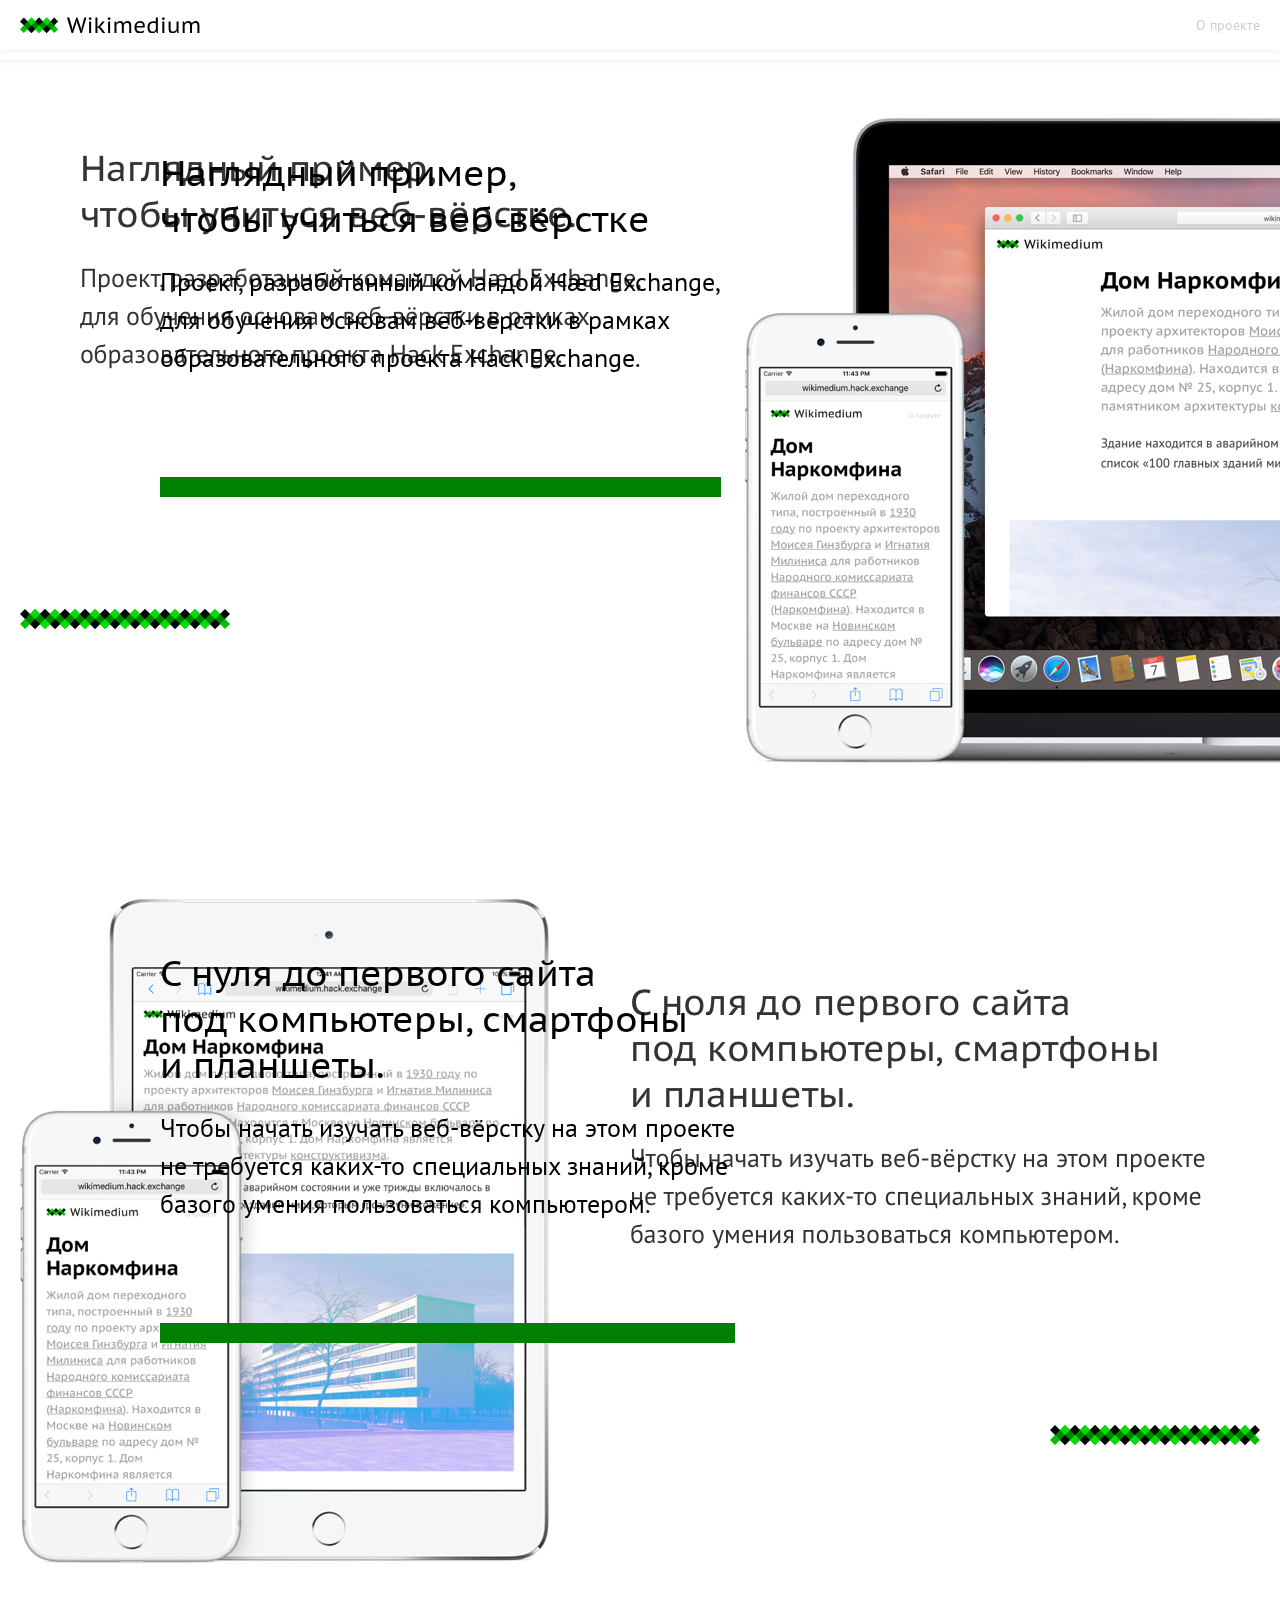
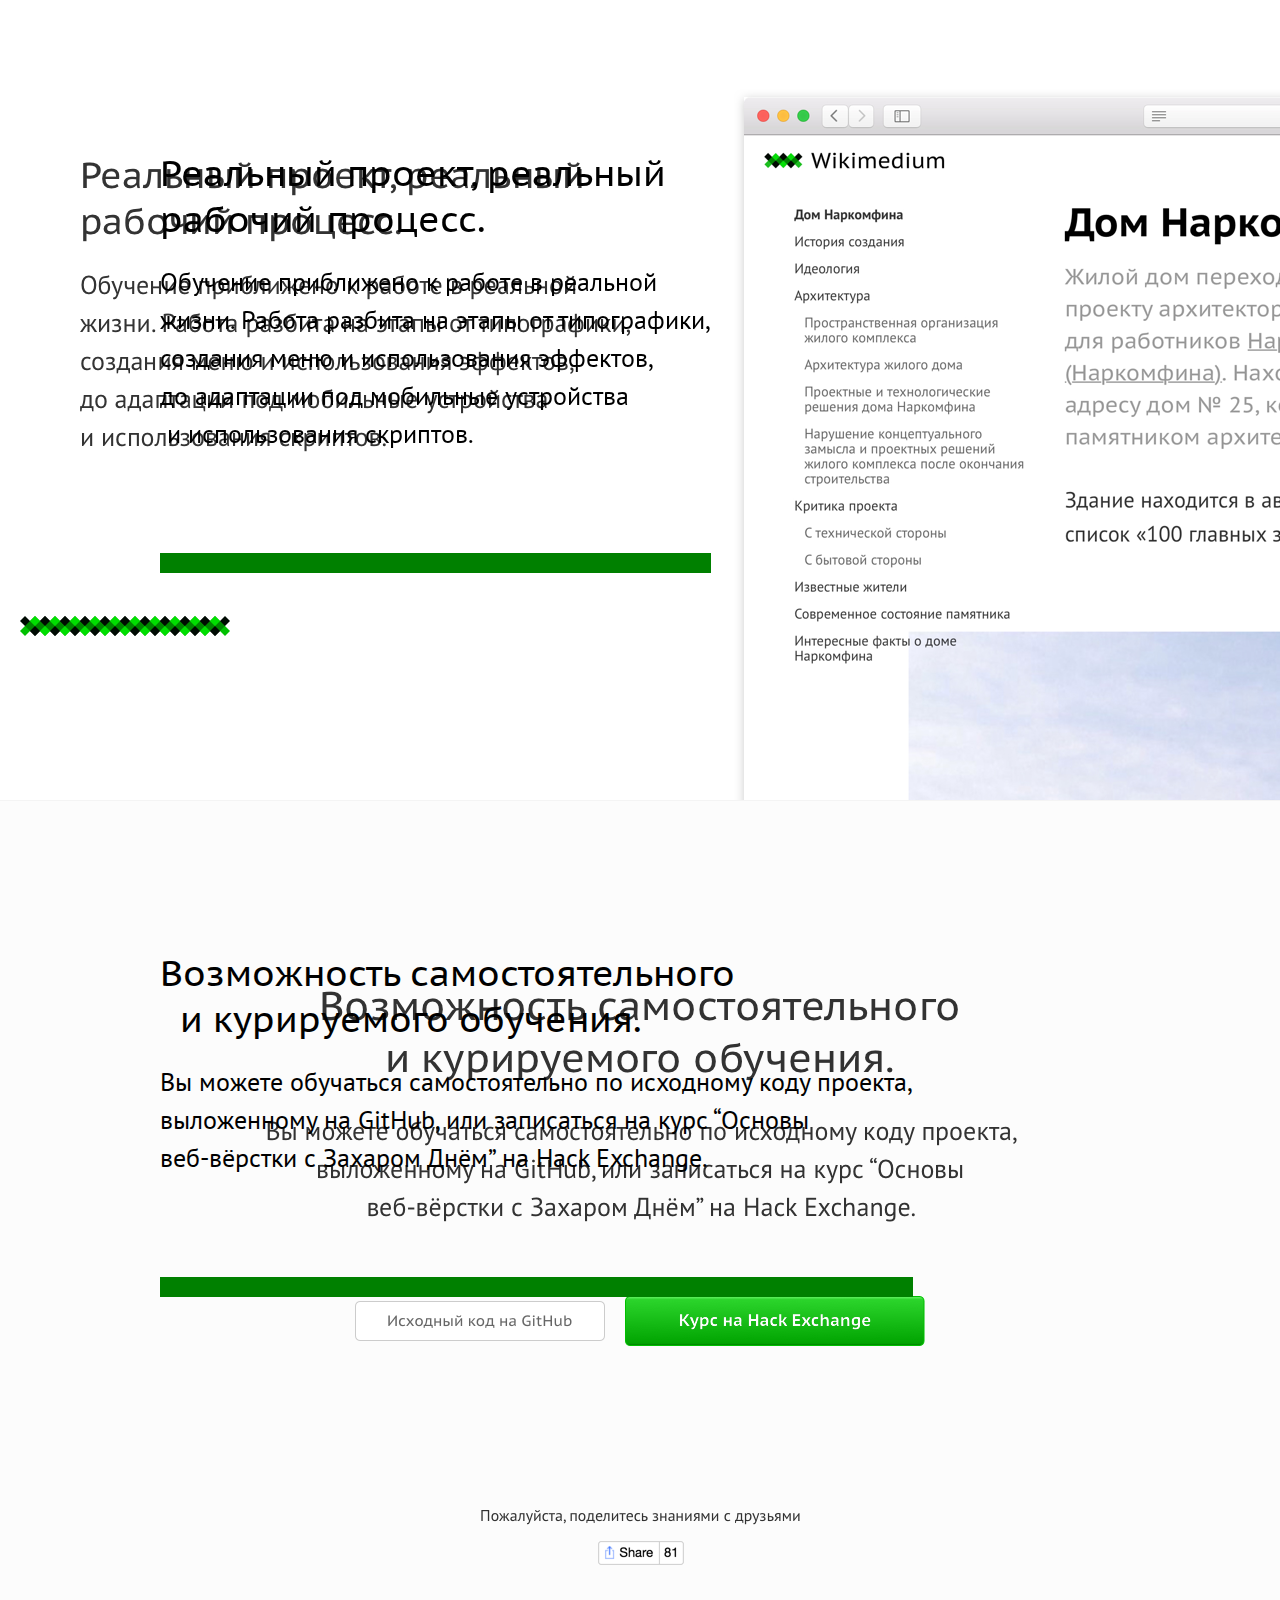
==== kuhterinairina/index.html @ 76e60c51 "начали делать лендинг" ====
<!DOCTYPE html>
<html>
  <head>
    <meta charset="utf-8">
    <meta name="viewport" content="width=device-width">
    <title>Wikimedium — проект для изучения основ веб-вёрстки</title>
    <meta name="description" content="Проект, разработанный командой Hæd Exchange, для обучения основам веб-вёрстки в рамках образовательного проекта Hack Exchange.">
    <meta name="keywords" content="hack, exchange, html, css, javascript, hse, design">

    <meta property="og:type" content="website">
    <meta property="og:url" content="http://wikimedium.hack.exchange">
    <meta property="og:title" content="Wikimedium">
    <meta property="og:description" content="Проект, разработанный командой Hæd Exchange, для обучения основам веб-вёрстки в рамках образовательного проекта Hack Exchange.">
    <meta property="og:image" content="http://wikimedium.hack.exchange/images/share.png">

    <link rel="icon" type="image/x-icon" href="favicon.ico" />
    <link rel="icon" type="image/png" href="favicon.png" />

    <link rel="stylesheet" href="stylesheets/style.css">
    <script src="javascripts/jquery-3.1.1.js"></script>
    <script src="javascripts/social-likes.min.js"></script>

    <style media="screen">
      body{
        width: 1440px;
        height: 3200px;
        margin: 0 auto;
        background-image: url(images/wikimedium-mockup.png);
        background-repeat: no-repeat;
        background-position: top center;
        box-shadow: 0 0 10px rgba(0,0,0,.1);
      }

    </style>
  </head>

  <body class=landing>
    <nav class="menubar">
      <a class="logo" href="posts.html"></a>
      <a class="about" href="index.html">О проекте</a>
    </nav>

    <section class="mainSection">
      <section>
        <h2>
          Наглядный пример,<br>
          чтобы учиться веб-вёрстке
        </h2>
        <p>
          Проект, разработанный командой Hæd Exchange,<br>
          для обучения основам веб-вёрстки в рамках <br>
          образовательного проекта Hack Exchange.</p>
        <figure></figure>
      </section>

      <figure></figure>
    </section>

    <section class="mainSection">
      <section>
        <h2>
          С нуля до первого сайта<br>
          под компьютеры, смартфоны <br>
          и планшеты.
        </h2>
        <p>
          Чтобы начать изучать веб-вёрстку на этом проекте<br>
          не требуется каких-то специальных знаний, кроме<br>
          базого умения пользоваться компьютером.
        </p>
        <figure></figure>
      </section>

      <figure></figure>
    </section>

      <figure></figure>
    </section>

    <section class="mainSection">
      <section>
        <h2>
          Реальный проект, реальный<br>
          рабочий процесс.
        </h2>
        <p>
          Обучение приближено к работе в реальной<br>
          жизни. Работа разбита на этапы от типографики,<br>
          создания меню и использования эффектов, <br>
          до адаптации под мобильные устройства<br>
 и использования скриптов.
       </p>
        <figure></figure>
      </section>

      <figure></figure>
    </section>

    <section class="mainSection">
      <section>
        <h2>
          Возможность самостоятельного<br> 
          и курируемого обучения.
        </h2>
        <p>
          Вы можете обучаться самостоятельно по исходному коду проекта,<br>
          выложенному на GitHub, или записаться на курс “Основы<br>
          веб-вёрстки с Захаром Днём” на Hack Exchange.
        </p>
        <figure></figure>
      </section>

      <figure></figure>
    </section>
  </body>
</html>
---- kuhterinairina/stylesheets/style.css ----
@import'reset.css';
@import'https://fonts.googleapis.com/css?family=PT+Sans+Caption:400,700|PT+Sans:400,400i,700,700i&subset=cyrillic ' ;

@import'layout.css';
@import'menubar.css';

@import'posts.css';

@import'gallery.css';
@import'content.css';
@import'sidebar.css';
@import'responsible.css';

@import'social-likes_birman.css';
@import'share.css';
@import'landing.css';
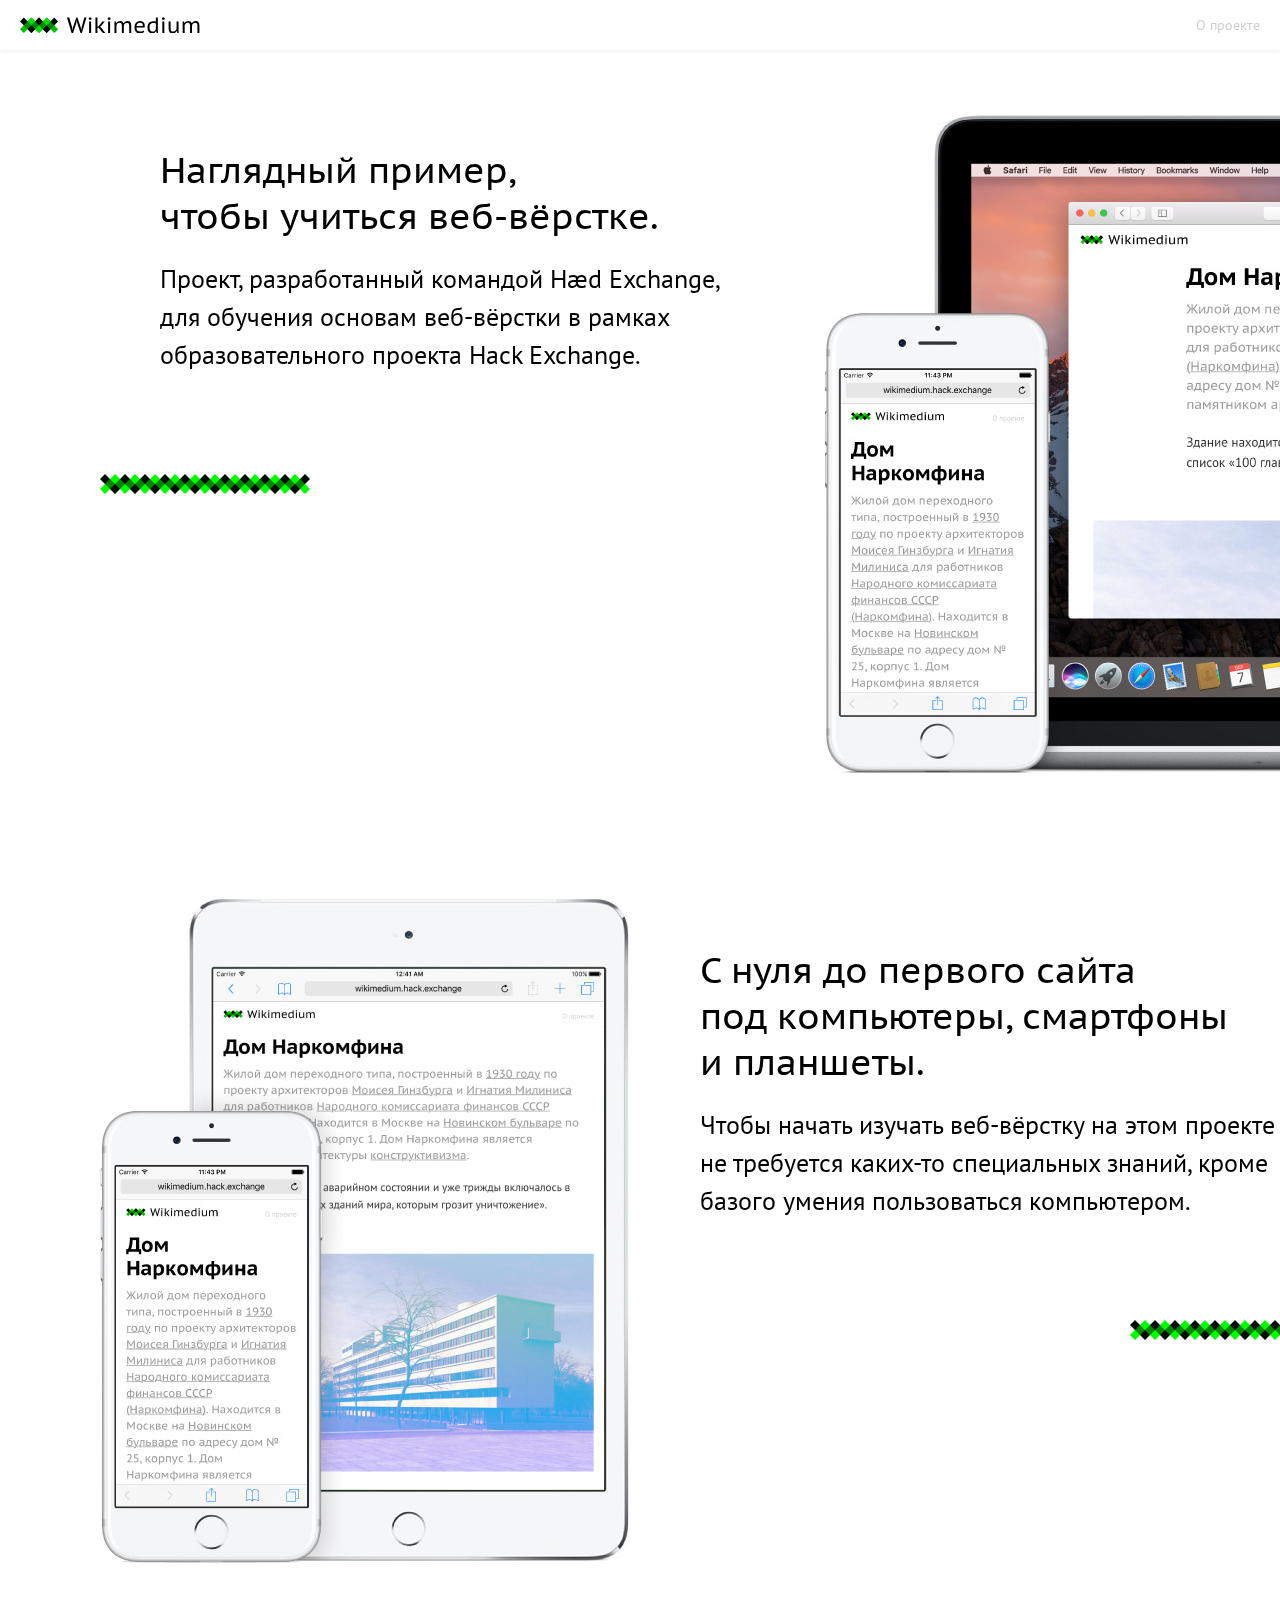
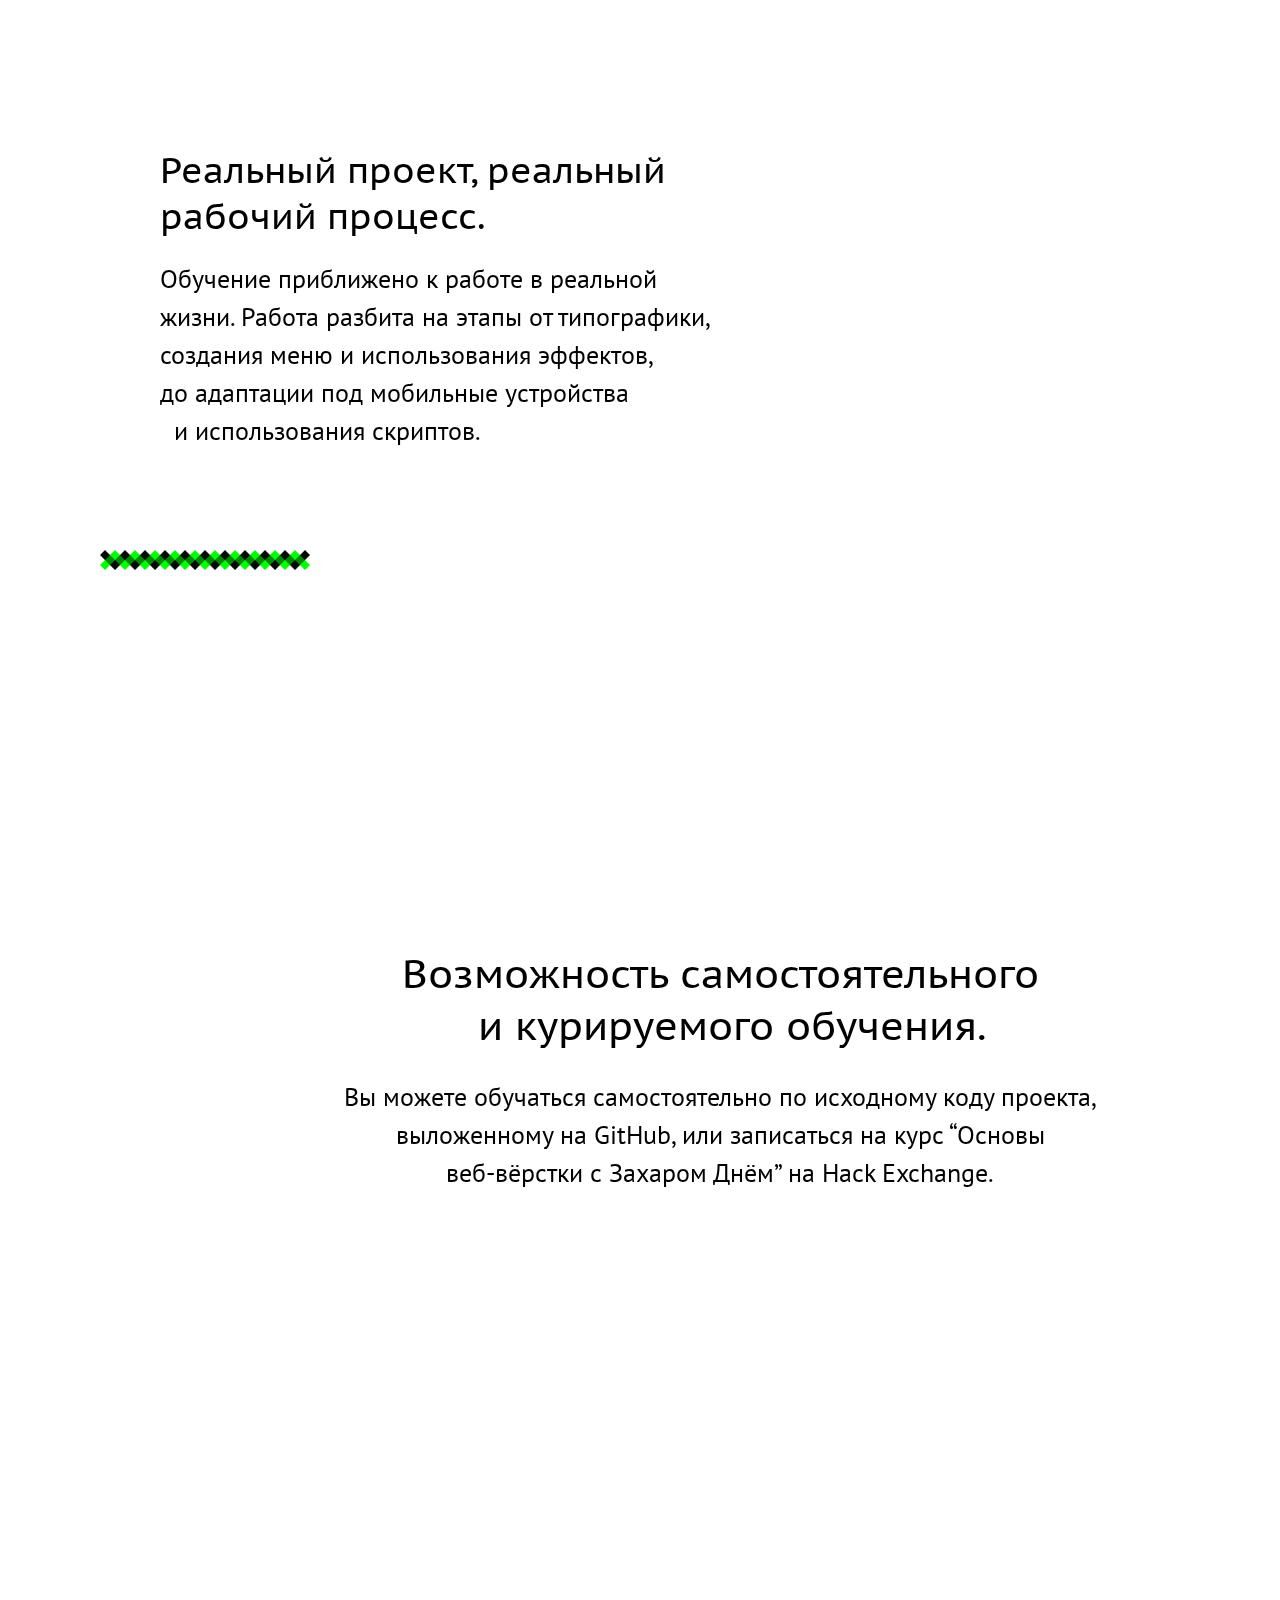
==== commit 0f1b34d9: "внесли изм" ====
--- a/kuhterinairina/index.html
+++ b/kuhterinairina/index.html
@@ -3,117 +3,126 @@
   <head>
     <meta charset="utf-8">
     <meta name="viewport" content="width=device-width">
+
     <title>Wikimedium — проект для изучения основ веб-вёрстки</title>
-    <meta name="description" content="Проект, разработанный командой Hæd Exchange, для обучения основам веб-вёрстки в рамках образовательного проекта Hack Exchange.">
+
+    <meta name="description" content="Проект, разработанный командой Hæd Exchange, для обучения основам веб-вёрстки в рамках образовательного проекта Hack Exchange">
     <meta name="keywords" content="hack, exchange, html, css, javascript, hse, design">
 
     <meta property="og:type" content="website">
     <meta property="og:url" content="http://wikimedium.hack.exchange">
     <meta property="og:title" content="Wikimedium">
-    <meta property="og:description" content="Проект, разработанный командой Hæd Exchange, для обучения основам веб-вёрстки в рамках образовательного проекта Hack Exchange.">
+    <meta property="og:description" content="Проект, разработанный командой Hæd Exchange, для обучения основам веб-вёрстки в рамках образовательного проекта Hack Exchange">
     <meta property="og:image" content="http://wikimedium.hack.exchange/images/share.png">
 
-    <link rel="icon" type="image/x-icon" href="favicon.ico" />
-    <link rel="icon" type="image/png" href="favicon.png" />
+    <link rel="icon" type="image/x-icon" href="favicon.ico">
+    <link rel="icon" type="image/png" href="favicon.png">
 
     <link rel="stylesheet" href="stylesheets/style.css">
     <script src="javascripts/jquery-3.1.1.js"></script>
     <script src="javascripts/social-likes.min.js"></script>
 
     <style media="screen">
-      body{
+      body {
         width: 1440px;
         height: 3200px;
         margin: 0 auto;
-        background-image: url(images/wikimedium-mockup.png);
+        /*background-image: url(images/wikimedium-mockup.png);*/
         background-repeat: no-repeat;
         background-position: top center;
-        box-shadow: 0 0 10px rgba(0,0,0,.1);
+        box-shadow: 0 0 10px 0 rgba(0,0,0,.1);
       }
-
     </style>
   </head>
+  <body class="landing">
 
-  <body class=landing>
     <nav class="menubar">
       <a class="logo" href="posts.html"></a>
       <a class="about" href="index.html">О проекте</a>
     </nav>
 
-    <section class="mainSection">
+    <section class="landingWrapper">
+      <section class="mainsection left">
+      </section>
+    </section>
+
+    <section class="mainSection left">
       <section>
         <h2>
           Наглядный пример,<br>
-          чтобы учиться веб-вёрстке
+          чтобы учиться веб-вёрстке.
         </h2>
+
         <p>
           Проект, разработанный командой Hæd Exchange,<br>
-          для обучения основам веб-вёрстки в рамках <br>
-          образовательного проекта Hack Exchange.</p>
+          для обучения основам веб-вёрстки в рамках<br>
+          образовательного проекта Hack Exchange.
+        </p>
+
         <figure></figure>
       </section>
 
-      <figure></figure>
+      <figure class="mockup" id="mockup1"></figure>
     </section>
 
-    <section class="mainSection">
+    <section class="mainSection right">
       <section>
         <h2>
           С нуля до первого сайта<br>
-          под компьютеры, смартфоны <br>
+          под компьютеры, смартфоны<br>
           и планшеты.
         </h2>
+
         <p>
           Чтобы начать изучать веб-вёрстку на этом проекте<br>
           не требуется каких-то специальных знаний, кроме<br>
           базого умения пользоваться компьютером.
         </p>
+
         <figure></figure>
       </section>
 
-      <figure></figure>
+      <figure class="mockup" id="mockup2"></figure>
     </section>
 
-      <figure></figure>
-    </section>
-
-    <section class="mainSection">
+    <section class="mainSection left">
       <section>
         <h2>
           Реальный проект, реальный<br>
           рабочий процесс.
         </h2>
+
         <p>
           Обучение приближено к работе в реальной<br>
           жизни. Работа разбита на этапы от типографики,<br>
           создания меню и использования эффектов,  <br>
-          до адаптации под мобильные устройства<br>
- -и использования скриптов.
-       </p>
+          до адаптации под мобильные устройства<br> +
+          и использования скриптов.
+        </p>
+
         <figure></figure>
       </section>
 
-      <figure></figure>
+      <figure class="mockup" id="mockup3"></figure>
     </section>
 
-    <section class="mainSection">
+    <section class="mainSection center">
       <section>
         <h2>
           Возможность самостоятельного<br>  
           и курируемого обучения.
         </h2>
+
         <p>
           Вы можете обучаться самостоятельно по исходному коду проекта,<br>
           выложенному на GitHub, или записаться на курс “Основы<br>
           веб-вёрстки с Захаром Днём” на Hack Exchange.
         </p>
-        <figure></figure>
       </section>
+    </section>
 
-      <figure></figure>
-    </section>
   </body>
 </html>
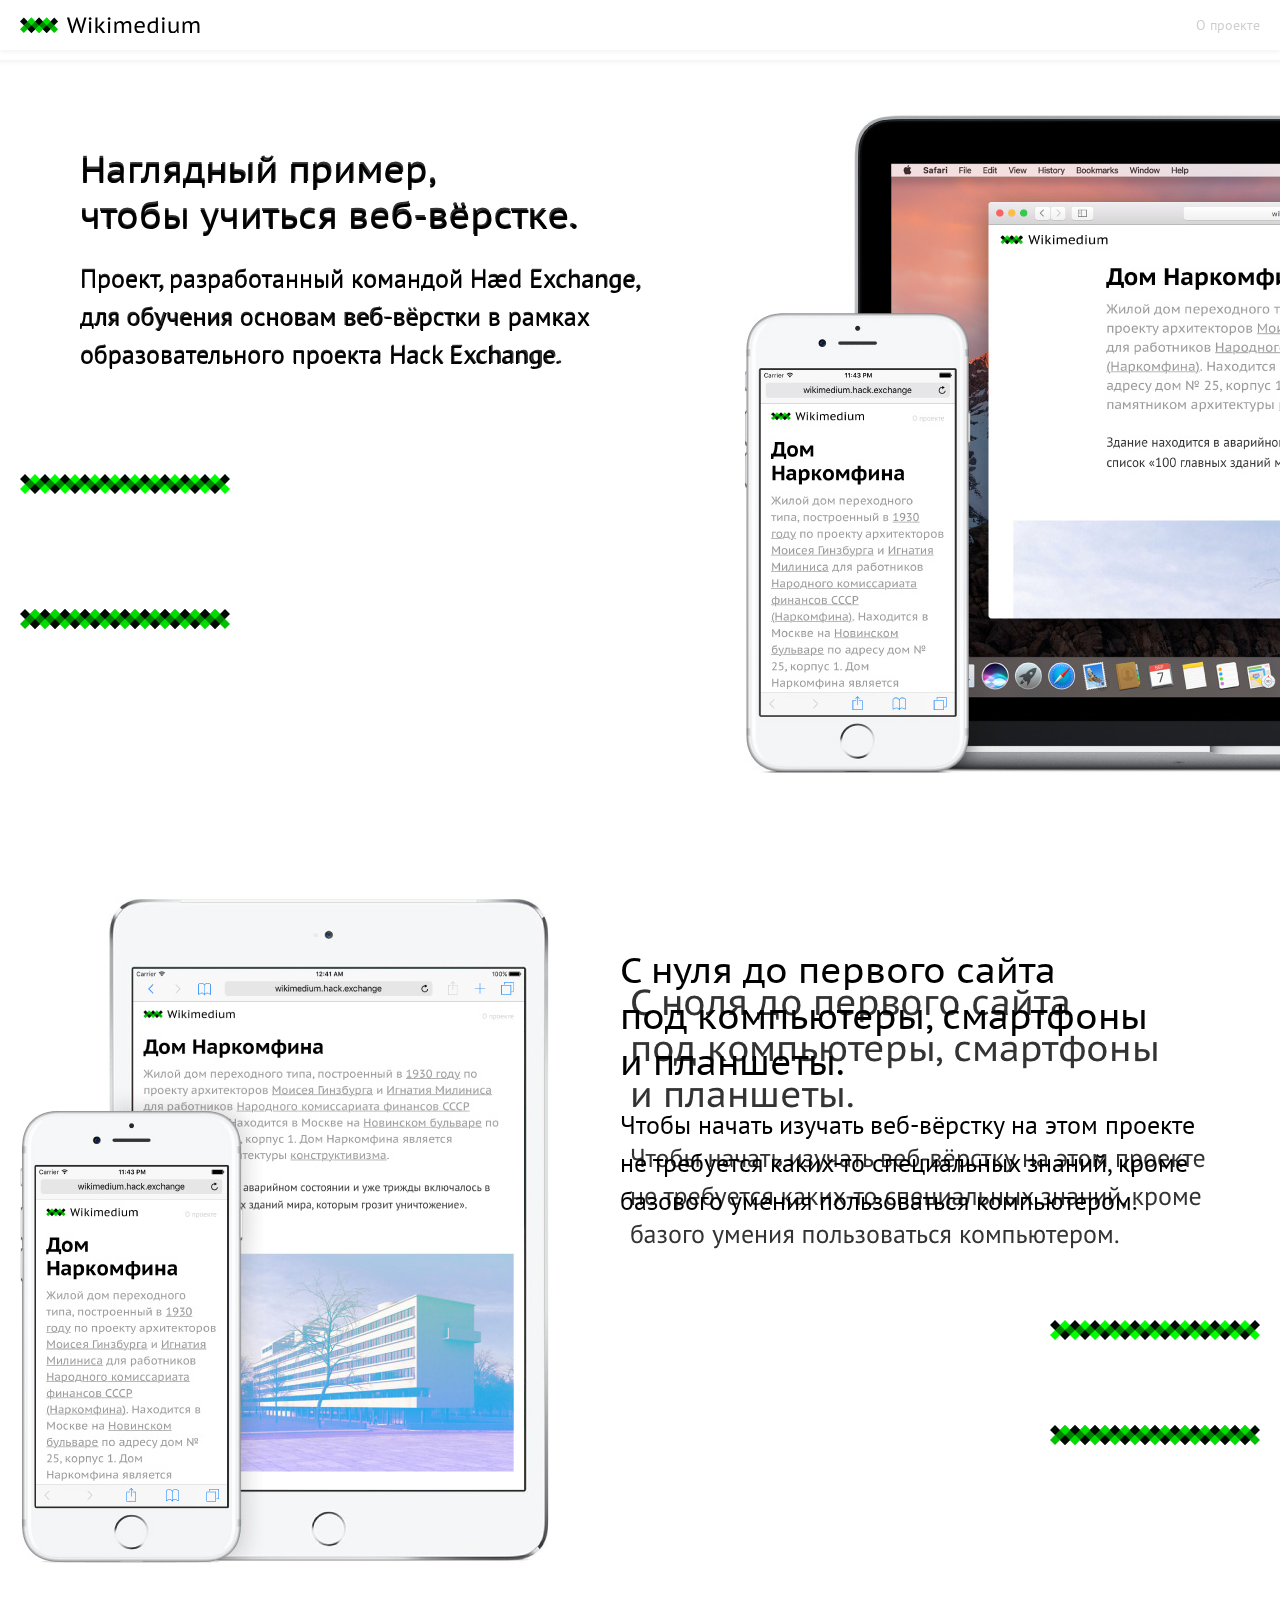
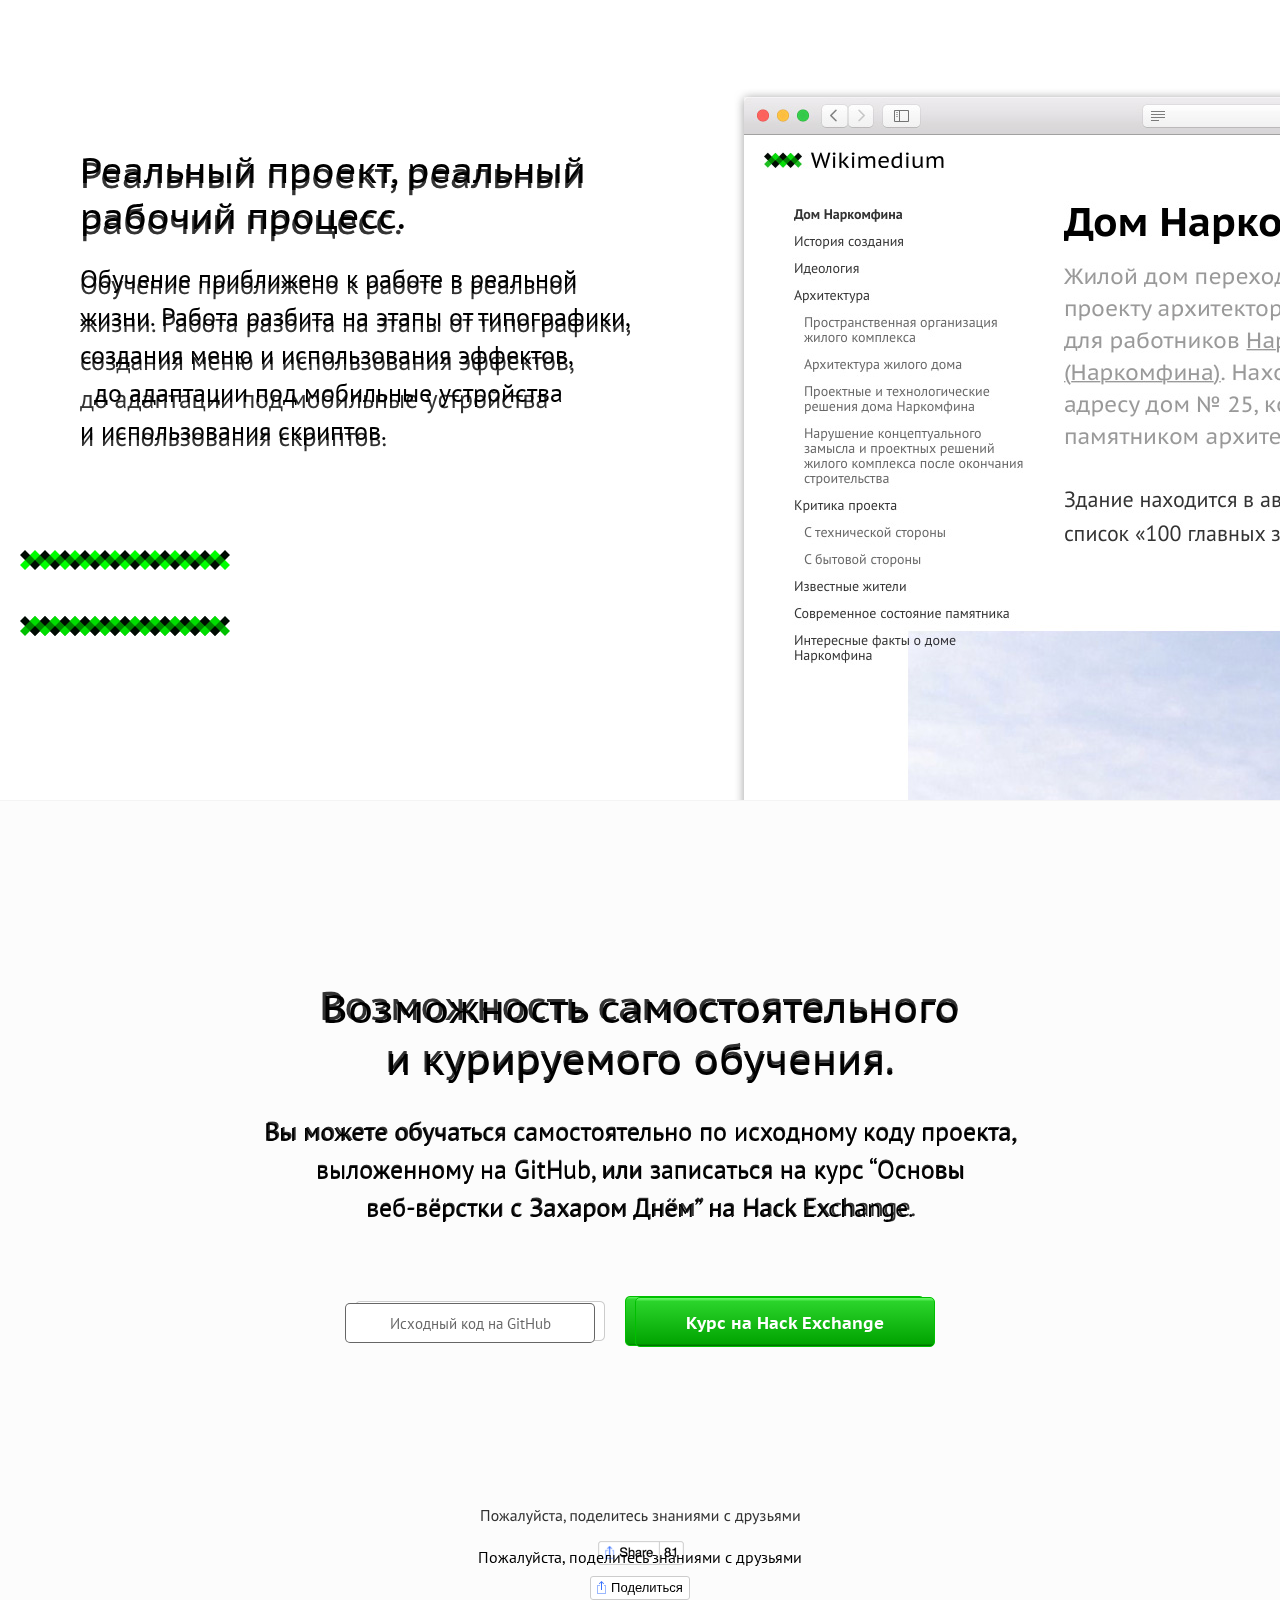
==== commit 0e8a7bd5: "почти доделали лендинг" ====
--- a/kuhterinairina/index.html
+++ b/kuhterinairina/index.html
@@ -6,13 +6,13 @@
 
     <title>Wikimedium — проект для изучения основ веб-вёрстки</title>
 
-    <meta name="description" content="Проект, разработанный командой Hæd Exchange, для обучения основам веб-вёрстки в рамках образовательного проекта Hack Exchange">
-    <meta name="keywords" content="hack, exchange, html, css, javascript, hse, design">
+    <meta name="description" content="Проект, разработанный командой Hæd Exchange, для обучения основам веб-вёрстки в рамках образовательного проекта Hack Exchange.">
+    <meta name="keywords" content="hack, exchange, html, css, javascript, hse, design, rap, yo, punk">
 
     <meta property="og:type" content="website">
     <meta property="og:url" content="http://wikimedium.hack.exchange">
     <meta property="og:title" content="Wikimedium">
-    <meta property="og:description" content="Проект, разработанный командой Hæd Exchange, для обучения основам веб-вёрстки в рамках образовательного проекта Hack Exchange">
+    <meta property="og:description" content="Проект, разработанный командой Hæd Exchange, для обучения основам веб-вёрстки в рамках образовательного проекта Hack Exchange.">
     <meta property="og:image" content="http://wikimedium.hack.exchange/images/share.png">
 
     <link rel="icon" type="image/x-icon" href="favicon.ico">
@@ -21,20 +21,8 @@
     <link rel="stylesheet" href="stylesheets/style.css">
     <script src="javascripts/jquery-3.1.1.js"></script>
     <script src="javascripts/social-likes.min.js"></script>
-
-    <style media="screen">
-      body {
-        width: 1440px;
-        height: 3200px;
-        margin: 0 auto;
-        /*background-image: url(images/wikimedium-mockup.png);*/
-        background-repeat: no-repeat;
-        background-position: top center;
-        box-shadow: 0 0 10px 0 rgba(0,0,0,.1);
-      }
-    </style>
   </head>
-  <body class="landing">
+  <body class="landing bg">
 
     <nav class="menubar">
       <a class="logo" href="posts.html"></a>
@@ -42,85 +30,99 @@
     </nav>
 
     <section class="landingWrapper">
-      <section class="mainsection left">
-      </section>
-    </section>
+      <section class="mainSection left">
+        <section>
+          <h2>
+            Наглядный пример,<br>
+            чтобы учиться веб-вёрстке.
+          </h2>
 
-    <section class="mainSection left">
-      <section>
-        <h2>
-          Наглядный пример,<br>
-          чтобы учиться веб-вёрстке.
-        </h2>
+          <p>
+            Проект, разработанный командой Hæd Exchange,<br>
+            для обучения основам веб-вёрстки в рамках<br>
+            образовательного проекта Hack Exchange.
+          </p>
 
-        <p>
-          Проект, разработанный командой Hæd Exchange,<br>
-          для обучения основам веб-вёрстки в рамках<br>
-          образовательного проекта Hack Exchange.
-        </p>
+          <figure></figure>
+        </section>
 
-        <figure></figure>
+        <figure class="mockup" id="mockup1"></figure>
       </section>
 
-      <figure class="mockup" id="mockup1"></figure>
-    </section>
+      <section class="mainSection right">
+        <section>
 
-    <section class="mainSection right">
-      <section>
-        <h2>
-          С нуля до первого сайта<br>
-          под компьютеры, смартфоны<br>
-          и планшеты.
-        </h2>
+          <h2>
+            С нуля до первого сайта<br>
+            под компьютеры, смартфоны<br>
+            и планшеты.
+          </h2>
 
-        <p>
-          Чтобы начать изучать веб-вёрстку на этом проекте<br>
-          не требуется каких-то специальных знаний, кроме<br>
-          базого умения пользоваться компьютером.
-        </p>
+          <p>
+            Чтобы начать изучать веб-вёрстку на этом проекте<br>
+            не требуется каких-то специальных знаний, кроме<br>
+            базового умения пользоваться компьютером.
+          </p>
 
-        <figure></figure>
+          <figure></figure>
+        </section>
+
+        <figure class="mockup" id="mockup2"></figure>
       </section>
 
-      <figure class="mockup" id="mockup2"></figure>
-    </section>
+      <section class="mainSection left">
+        <section>
 
-    <section class="mainSection left">
-      <section>
-        <h2>
-          Реальный проект, реальный<br>
-          рабочий процесс.
-        </h2>
+          <h2>
+            Реальный проект, реальный<br>
+            рабочий процесс.
+          </h2>
 
-        <p>
-          Обучение приближено к работе в реальной<br>
-          жизни. Работа разбита на этапы от типографики,<br>
-          создания меню и использования эффектов, +          <p>
+            Обучение приближено к работе в реальной<br>
+            жизни. Работа разбита на этапы от типографики,<br>
+            создания меню и использования эффектов,<br> +
+            до адаптации под мобильные устройства  <br>
-          до адаптации под мобильные устройства<br> +            и использования скриптов.
+          </p>
 
-          и использования скриптов.
-        </p>
+          <figure></figure>
+        </section>
 
-        <figure></figure>
+        <figure class="mockup" id="mockup3"></figure>
       </section>
 
-      <figure class="mockup" id="mockup3"></figure>
-    </section>
+      <section class="mainSection center">
+        <section>
 
-    <section class="mainSection center">
-      <section>
-        <h2>
-          Возможность самостоятельного<br> +          <h2>
+            Возможность самостоятельного<br>
+            и курируемого обучения.
+          </h2>
 
-          и курируемого обучения.
-        </h2>
+          <p>
+            Вы можете обучаться самостоятельно по исходному коду проекта,<br>
+            выложенному на GitHub, или записаться на курс “Основы<br>
+            веб-вёрстки с Захаром Днём” на Hack Exchange.
+          </p>
 
-        <p>
-          Вы можете обучаться самостоятельно по исходному коду проекта,<br>
-          выложенному на GitHub, или записаться на курс “Основы<br>
-          веб-вёрстки с Захаром Днём” на Hack Exchange.
-        </p>
+          <nav>
+            <a class="btn small white" href="https://github.com/ZakharDay/Wikimedium">Исходный код на GitHub</a>
+            <a class="btn large green" href="http://lessons.hack.exchange">Курс на Hack Exchange</a>
+          </nav>
+        </section>
+
+        <footer>
+          <p>Пожалуйста, поделитесь знаниями с друзьями</p>
+
+          <div class="social-likes social-likes_single" data-single-title="Поделиться">
+            <div class="facebook" title="Поделиться ссылкой на Фейсбуке">Facebook</div>
+            <div class="twitter" title="Поделиться ссылкой в Твиттере">Twitter</div>
+            <div class="vkontakte" title="Поделиться ссылкой во Вконтакте">Вконтакте</div>
+          </div>
+        </footer>
       </section>
     </section>
 
--- a/kuhterinairina/stylesheets/style.css
+++ b/kuhterinairina/stylesheets/style.css
@@ -14,3 +14,4 @@
 @import'social-likes_birman.css';
 @import'share.css';
 @import'landing.css';
+@import'ui.css'
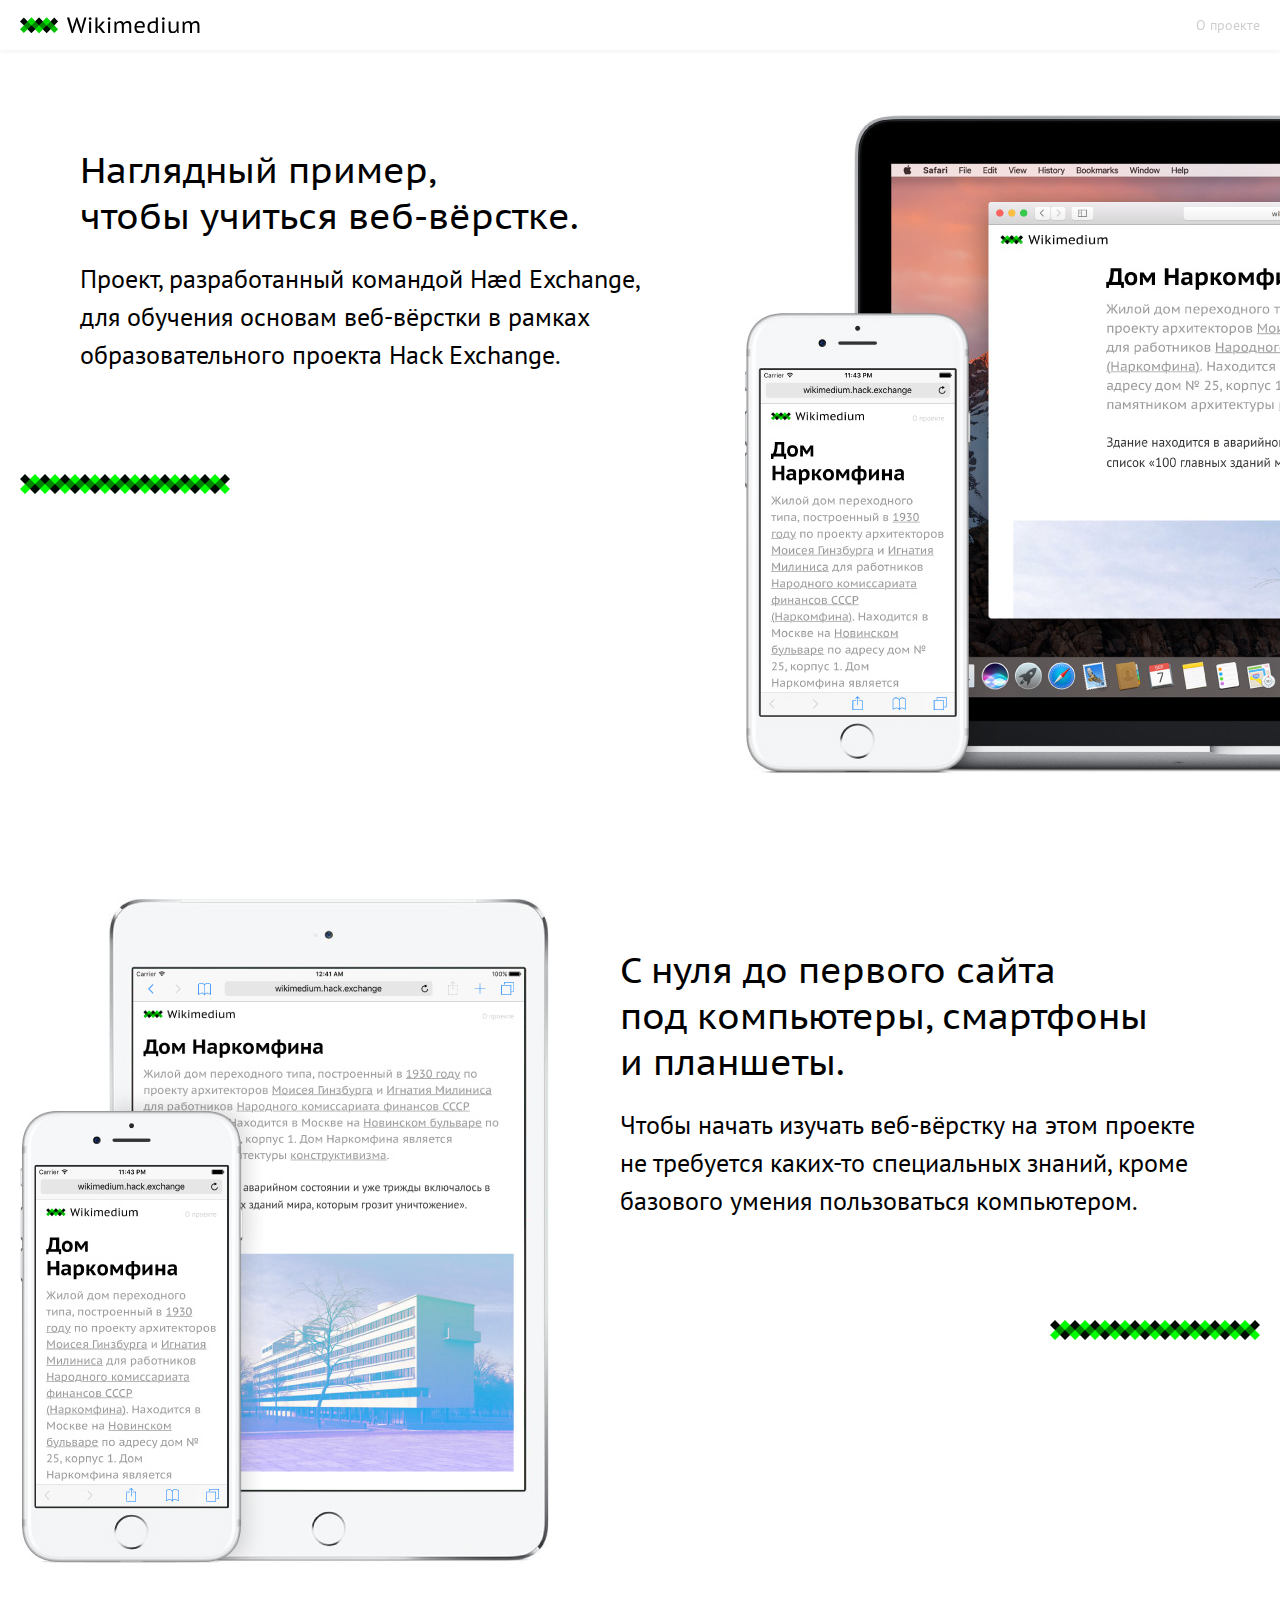
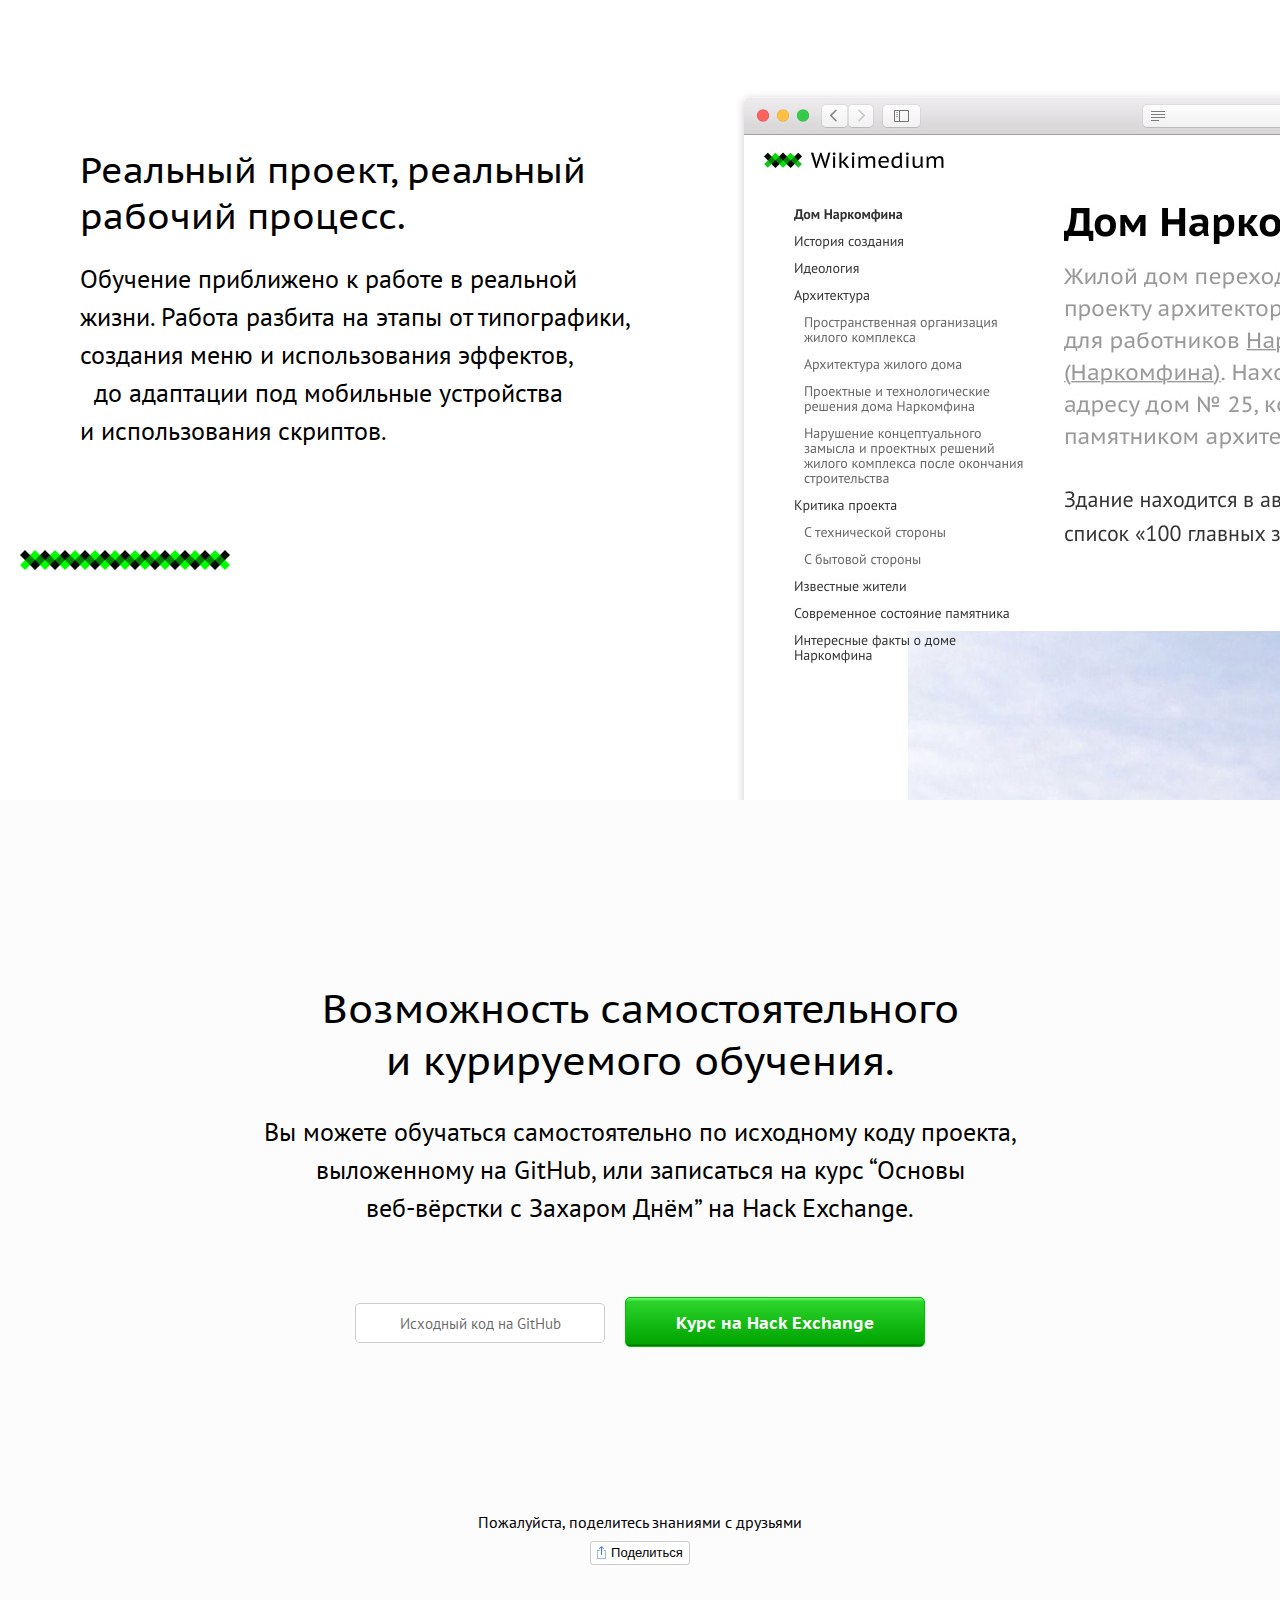
==== commit 94f0664c: "cc" ====
--- a/kuhterinairina/index.html
+++ b/kuhterinairina/index.html
@@ -22,11 +22,13 @@
     <script src="javascripts/jquery-3.1.1.js"></script>
     <script src="javascripts/social-likes.min.js"></script>
   </head>
-  <body class="landing bg">
+  <body class="landing">
 
     <nav class="menubar">
-      <a class="logo" href="posts.html"></a>
-      <a class="about" href="index.html">О проекте</a>
+      <div>
+        <a class="logo" href="posts.html"></a>
+        <a class="about" href="index.html">О проекте</a>
+      </div>
     </nav>
 
     <section class="landingWrapper">
@@ -96,16 +98,18 @@
 
       <section class="mainSection center">
         <section>
-
           <h2>
             Возможность самостоятельного<br>
             и курируемого обучения.
           </h2>
 
           <p>
-            Вы можете обучаться самостоятельно по исходному коду проекта,<br>
-            выложенному на GitHub, или записаться на курс “Основы<br>
-            веб-вёрстки с Захаром Днём” на Hack Exchange.
+            Вы можете обучаться самостоятельно по исходному<br class="compact">
+            коду проекта,<br class="full">
+            выложенному на GitHub, или записаться<br class="compact">
+            на курс “Основы<br class="full">
+            веб-вёрстки с Захаром Днём”<br class="compact">
+            на Hack Exchange.
           </p>
 
           <nav>
@@ -117,7 +121,7 @@
         <footer>
           <p>Пожалуйста, поделитесь знаниями с друзьями</p>
 
-          <div class="social-likes social-likes_single" data-single-title="Поделиться">
+          <div class="social-likes social-likes_single" data-url="http://wikimedium.hack.exchange" data-single-title="Поделиться">
             <div class="facebook" title="Поделиться ссылкой на Фейсбуке">Facebook</div>
             <div class="twitter" title="Поделиться ссылкой в Твиттере">Twitter</div>
             <div class="vkontakte" title="Поделиться ссылкой во Вконтакте">Вконтакте</div>
--- a/kuhterinairina/stylesheets/style.css
+++ b/kuhterinairina/stylesheets/style.css
@@ -1,17 +1,20 @@
-@import'reset.css';
-@import'https://fonts.googleapis.com/css?family=PT+Sans+Caption:400,700|PT+Sans:400,400i,700,700i&subset=cyrillic ' ;
+@import 'reset.css';
+@import 'https://fonts.googleapis.com/css?family=PT+Sans+Caption:400,700|PT+Sans:400,400i,700,700i&subset=cyrillic';
+@import 'social-likes_birman.css';
 
-@import'layout.css';
-@import'menubar.css';
+@import 'layout.css';
+@import 'menubar.css';
+@import 'share.css';
+@import 'ui.css';
 
-@import'posts.css';
+/* landing */
+@import 'landing.css';
 
-@import'gallery.css';
-@import'content.css';
-@import'sidebar.css';
-@import'responsible.css';
+/* posts */
+@import 'posts.css';
 
-@import'social-likes_birman.css';
-@import'share.css';
-@import'landing.css';
-@import'ui.css'
+/* post */
+@import 'sidebar.css';
+@import 'content.css';
+@import 'gallery.css';
+@import 'responsive.css';
